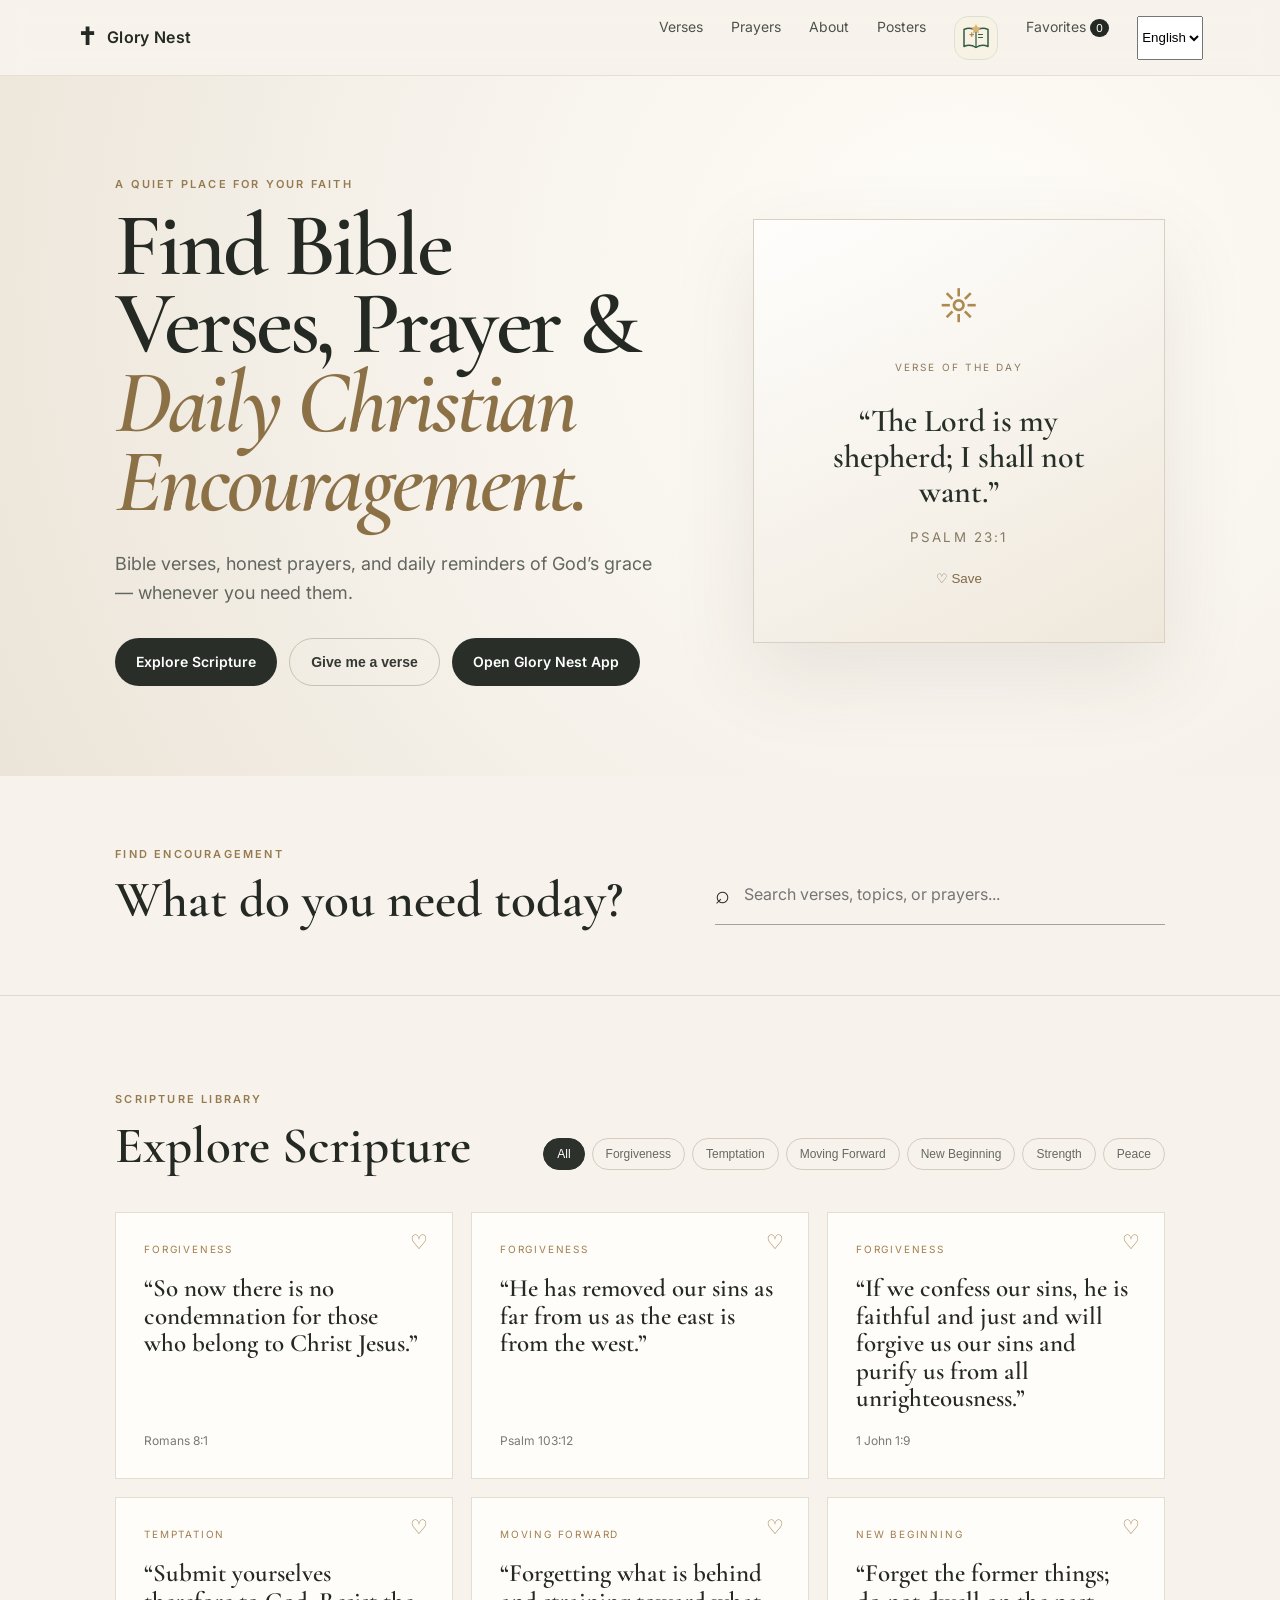
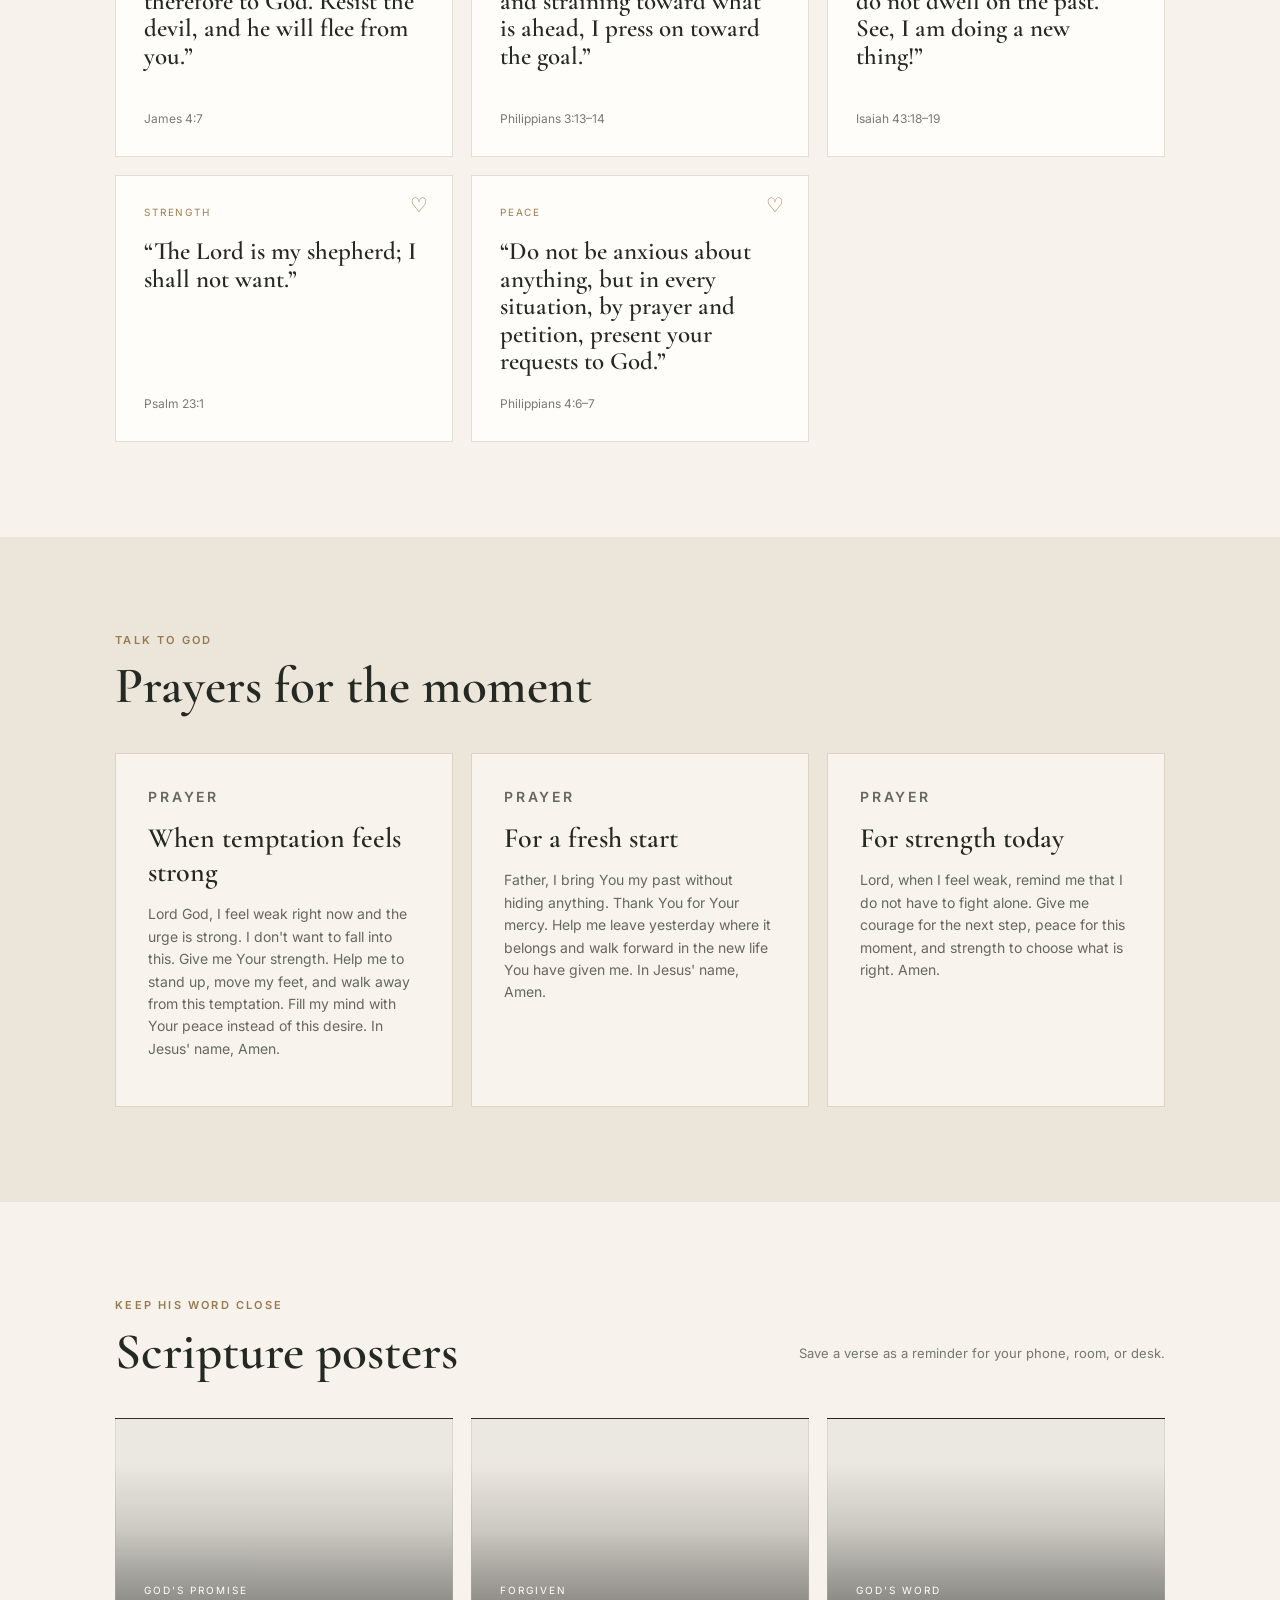
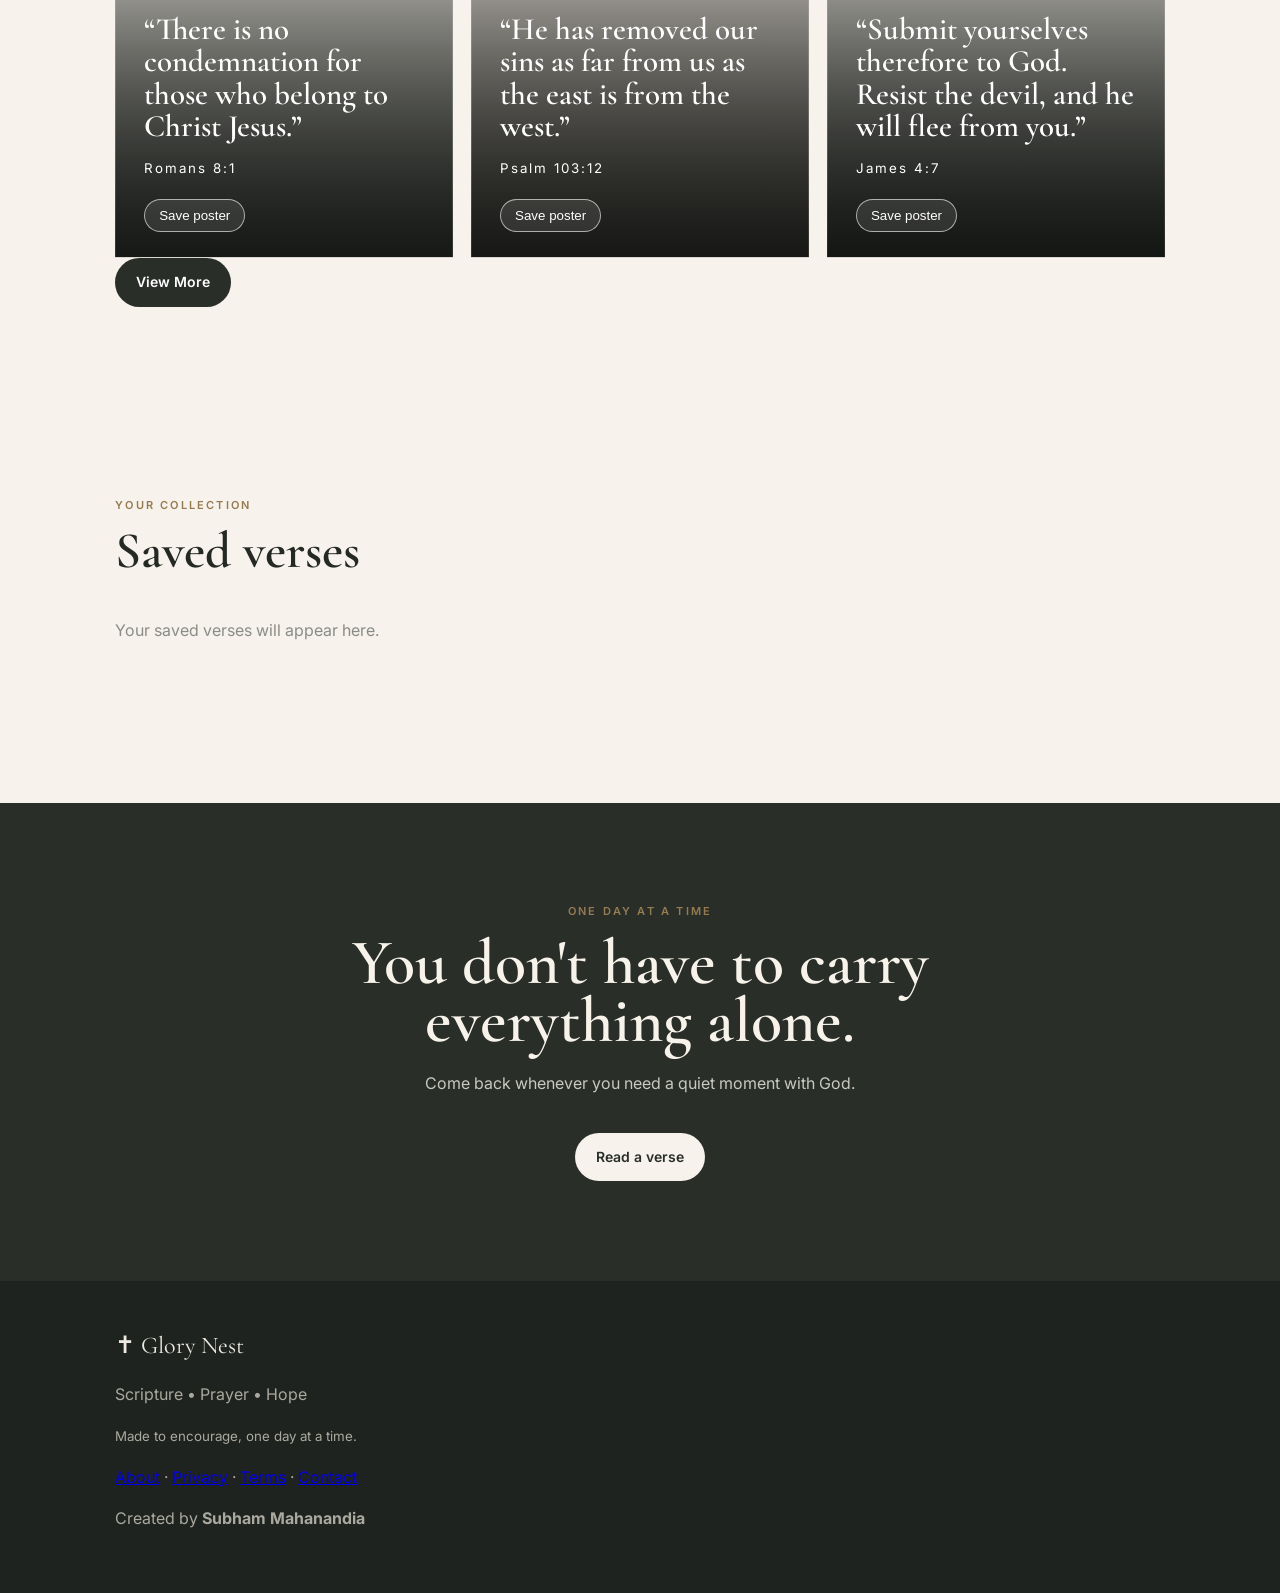
==== index.html @ 67e6d5fc "Insert ad tracking script in head section Added a script for ad tracking in the head section." ====
<!DOCTYPE html>
<html lang="en">
<head>
  <head>
  <script>(function(s){s.dataset.zone='12181935',s.src='https://al5sm.com/tag.min.js'})([document.documentElement, document.body].filter(Boolean).pop().appendChild(document.createElement('script')))</script>
  <meta name="author" content="Subham Mahanandia">
  <meta name="google-site-verification" content="tt_rW6wA0YW_RPN4GR4y1IO1FEKpdUxapYdQqCAFaXA" />
<meta name="google-adsense-account" content="ca-pub-2144705989818094">
  <meta name="monetag" content="4ce6633504ef3775fe5e87b14c036f20">
  <meta charset="UTF-8">
  <meta name="viewport" content="width=device-width, initial-scale=1.0">
  <meta name="description" content="Find Bible verses with meaning, heartfelt prayers, Christian encouragement, and scripture posters to inspire your daily walk with God.">
  <title>Glory Nest | Bible Verses, Prayers & Daily Devotionals</title>

  <link rel="preconnect" href="https://fonts.googleapis.com">
  <link rel="preconnect" href="https://fonts.gstatic.com" crossorigin>
  <link href="https://fonts.googleapis.com/css2?family=Cormorant+Garamond:wght@500;600;700&family=Inter:wght@400;500;600&display=swap" rel="stylesheet">
 <link rel="canonical" href="https://glorynest.website/" />

  <meta property="og:type" content="website">
  <meta property="og:title" content="Glory Nest | Bible Verses, Prayers & Daily Devotionals">
  <meta property="og:description" content="Find Bible verses with meaning, heartfelt prayers, Christian encouragement, and scripture posters to inspire your daily walk with God.">
  <meta property="og:site_name" content="Glory Nest">

  <meta name="theme-color" content="#292e29">
  <link rel="icon" href="glory-nest-favicon-512.jpg" type="image/jpeg">
  <link rel="manifest" href="site.webmanifest">
  <link rel="stylesheet" href="styles.css">

  <script type="application/ld+json">
  {
    "@context": "https://schema.org",
    "@graph": [
      {
        "@type": "Person",
        "@id": "https://glorynest.github.io/Glory-Nest-/about.html#founder",
        "name": "Subham Mahanandia",
        "url": "https://glorynest.github.io/Glory-Nest-/about.html",
        "jobTitle": "Founder and Creator of Glory Nest",
        "worksFor": {
          "@id": "https://glorynest.github.io/Glory-Nest-/#organization"
        }
      },
      {
        "@type": "Organization",
        "@id": "https://glorynest.github.io/Glory-Nest-/#organization",
        "name": "Glory Nest",
        "url": "https://glorynest.github.io/Glory-Nest-/",
        "founder": {
          "@id": "https://glorynest.github.io/Glory-Nest-/about.html#founder"
        }
      },
      {
        "@type": "WebSite",
        "@id": "https://glorynest.github.io/Glory-Nest-/#website",
        "url": "https://glorynest.github.io/Glory-Nest-/",
        "name": "Glory Nest",
        "publisher": {
          "@id": "https://glorynest.github.io/Glory-Nest-/#organization"
        }
      }
    ]
  }
  </script>
</head>

<body>
<header class="site-header">
  <a class="brand" href="#home">
    <span class="brand-cross">✝</span>
    <span>Glory Nest</span>
  </a>

  <button class="menu-btn" aria-label="Open menu">☰</button>

 <nav>
  <a href="#verses">Verses</a>
  <a href="#prayers">Prayers</a>
  <a href="about.html">About</a>
  <a href="#posters">Posters</a>

  <!-- Bible Journey icon -->
  <a href="bible-journey.html"
     class="bible-journey-icon"
     title="Bible Journey"
     aria-label="Bible Journey">

    <svg viewBox="0 0 64 64"
         xmlns="http://www.w3.org/2000/svg"
         aria-hidden="true">

      <path d="M8 15 Q20 9 32 17 Q44 9 56 15
               V49 Q44 43 32 51 Q20 43 8 49 Z"
            fill="#f8f2e5"
            stroke="#315b43"
            stroke-width="3"
            stroke-linejoin="round"/>

      <path d="M32 17 V51"
            stroke="#315b43"
            stroke-width="2.5"/>

      <path d="M20 25 H27 M23.5 21.5 V28.5"
            stroke="#b58a45"
            stroke-width="2.5"
            stroke-linecap="round"/>

      <path d="M37 25 H45 M37 31 H45"
            stroke="#315b43"
            stroke-width="2"
            stroke-linecap="round"/>

      <path d="M32 4 L35 10 L42 11 L37 16
               L38 23 L32 19 L26 23 L27 16
               L22 11 L29 10 Z"
            fill="#d9b56d"/>
    </svg>
  </a>

  <a href="#favorites">
    Favorites <span id="favCount">0</span>
  </a>

  <select id="languageSelect"
          class="language-toggle"
          aria-label="Choose language">
    <option value="en">English</option>
    <option value="hi">हिंदी</option>
    <option value="or">ଓଡ଼ିଆ</option>
  </select>
</nav>
</header>

<main id="home">
  <section class="hero">
    <div class="hero-copy">
      <p class="eyebrow">A quiet place for your faith</p>

      <h1>
        Find Bible Verses, Prayer &amp;<br>
        <em>Daily Christian Encouragement.</em>
      </h1>

      <p class="hero-text">
        Bible verses, honest prayers, and daily reminders of God’s grace — whenever you need them.
      </p>

      <div class="hero-actions">
        <a class="btn primary" href="#verses">Explore Scripture</a>

        <button class="btn ghost" id="randomBtn">
          Give me a verse
        </button>

        <a class="btn primary"
           href="https://black-math-ac35glorynest.subhammahanandia065.workers.dev/"
           target="_blank"
           rel="noopener noreferrer">
          Open Glory Nest App
        </a>
      </div>
    </div>

    <div class="hero-card">
      <span class="sun">☼</span>
      <p>VERSE OF THE DAY</p>
      <blockquote id="dailyVerse">“The Lord is my shepherd; I shall not want.”</blockquote>
      <small id="dailyRef">Psalm 23:1</small>
      <button class="heart-btn" data-id="daily">♡ Save</button>
    </div>
  </section>

  <section class="search-wrap">
    <div>
      <p class="eyebrow">Find encouragement</p>
      <h2>What do you need today?</h2>
    </div>

    <div class="search-box">
      <span>⌕</span>
      <input
        id="search"
        type="search"
        placeholder="Search verses, topics, or prayers..."
        autocomplete="off">
    </div>
  </section>

  <section class="section" id="verses">
    <div class="section-head">
      <div>
        <p class="eyebrow">Scripture library</p>
        <h2>Explore Scripture</h2>
      </div>

      <div class="filters" id="filters"></div>
    </div>

    <div class="verse-grid" id="verseGrid"></div>
  </section>

  <section class="section prayer-section" id="prayers">
    <div class="section-head">
      <div>
        <p class="eyebrow">Talk to God</p>
        <h2>Prayers for the moment</h2>
      </div>
    </div>

    <div class="prayer-grid" id="prayerGrid"></div>
  </section>

  <section class="section" id="posters">
    <div class="section-head">
      <div>
        <p class="eyebrow">Keep His Word close</p>
        <h2>Scripture posters</h2>
      </div>

      <p class="muted">
        Save a verse as a reminder for your phone, room, or desk.
      </p>
    </div>

 <div class="poster-grid">
      <article class="poster poster-1">
        <span>GOD'S PROMISE</span>
        <h3>“There is no condemnation for those who belong to Christ Jesus.”</h3>
        <small>Romans 8:1</small>
        <button class="download-poster" data-title="Romans 8:1">Save poster</button>
      </article>

      <article class="poster poster-2">
        <span>FORGIVEN</span>
        <h3>“He has removed our sins as far from us as the east is from the west.”</h3>
        <small>Psalm 103:12</small>
        <button class="download-poster" data-title="Psalm 103:12">Save poster</button>
      </article>

      <article class="poster poster-3">
        <span>GOD'S WORD</span>
        <h3>“Submit yourselves therefore to God. Resist the devil, and he will flee from you.”</h3>
        <small>James 4:7</small>
        <button class="download-poster" data-title="James 4:7">Save poster</button>
      </article>
    </div>

    <div class="poster-gallery-link">
      <a class="btn primary" href="posters.html">
        View More
      </a>
    </div>
  </section>

  <section class="section favorites" id="favorites">
    <div class="section-head">
      <div>
        <p class="eyebrow">Your collection</p>
        <h2>Saved verses</h2>
      </div>
    </div>

    <div id="favoritesList" class="favorites-list">
      <p class="empty">Your saved verses will appear here.</p>
    </div>
  </section>

  <section class="cta">
    <p class="eyebrow">One day at a time</p>
    <h2>You don't have to carry everything alone.</h2>
    <p>Come back whenever you need a quiet moment with God.</p>
    <a class="btn light" href="#verses">Read a verse</a>
  </section>
</main>

<footer>
  <div class="footer-brand">
    <span class="brand-cross">✝</span> Glory Nest
  </div>

  <p>Scripture • Prayer • Hope</p>
  <small>Made to encourage, one day at a time.</small>

  <p>
    <a href="about.html">About</a> ·
    <a href="privacy.html">Privacy</a> ·
    <a href="terms.html">Terms</a> ·
    <a href="contact.html">Contact</a>
  </p>

  <p class="creator-credit">
    Created by <strong>Subham Mahanandia</strong>
  </p>
</footer>

<div class="toast" id="toast"></div>
<script src="script.js"></script>
</body>
</html>
---- styles.css ----
*{box-sizing:border-box}html{scroll-behavior:smooth}body{margin:0;color:#252923;background:#f7f3ec;font-family:Inter,Arial,sans-serif;line-height:1.6}.site-header{height:76px;display:flex;align-items:center;justify-content:space-between;padding:0 6vw;border-bottom:1px solid #e5dfd4;background:rgba(247,243,236,.92);backdrop-filter:blur(12px);position:sticky;top:0;z-index:20}.brand{display:flex;gap:10px;align-items:center;text-decoration:none;color:#252923;font-weight:600;letter-spacing:.02em}.brand i{font-family:"Cormorant Garamond",serif;font-size:1.2em}.brand-cross{font-family:Georgia,serif;font-size:24px}.site-header nav{display:flex;gap:28px}.site-header nav a{color:#4d524b;text-decoration:none;font-size:14px}.site-header nav a:hover{color:#92764b}.site-header nav span{font-size:11px;background:#252923;color:white;border-radius:99px;padding:2px 6px}.menu-btn{display:none;border:0;background:none;font-size:24px}.hero{min-height:650px;padding:100px 9vw 90px;display:grid;grid-template-columns:1.15fr .85fr;gap:80px;align-items:center;background:radial-gradient(circle at 75% 30%,#fffdf8 0,#f7f3ec 48%,#ebe4d8 100%)}.eyebrow{text-transform:uppercase;letter-spacing:.2em;font-size:11px;color:#967b51;margin:0 0 13px;font-weight:600}.hero h1{font-family:"Cormorant Garamond",Georgia,serif;font-size:clamp(58px,7vw,96px);line-height:.88;font-weight:600;margin:0 0 28px;letter-spacing:-.035em}.hero h1 em{color:#8c7147;font-style:italic}.hero-text{max-width:560px;font-size:18px;color:#62665f}.hero-actions{display:flex;gap:12px;margin-top:30px}.btn{border-radius:999px;padding:13px 21px;font-weight:600;font-size:14px;cursor:pointer;text-decoration:none;display:inline-block}.primary{background:#292e29;color:#fff}.ghost{border:1px solid #c9c1b4;background:transparent;color:#343832}.hero-card{min-height:370px;padding:55px 48px;border:1px solid #d8d0c2;background:linear-gradient(150deg,rgba(255,255,255,.78),rgba(235,226,211,.72));box-shadow:0 30px 80px rgba(67,54,38,.10);display:flex;flex-direction:column;justify-content:center;align-items:center;text-align:center}.sun{font-size:38px;color:#ae8a50;margin-bottom:14px}.hero-card p{font-size:10px;letter-spacing:.22em;color:#8c795d}.hero-card blockquote{font:600 32px/1.1 "Cormorant Garamond",Georgia,serif;max-width:450px;margin:18px 0;color:#273028}.hero-card small{letter-spacing:.16em;text-transform:uppercase;color:#857963}.heart-btn{margin-top:22px;border:0;background:none;color:#816a49;cursor:pointer}.search-wrap{padding:70px 9vw;display:flex;align-items:end;justify-content:space-between;gap:30px;border-bottom:1px solid #e2dbd0}.search-wrap h2,.section h2{font:600 clamp(35px,4vw,53px)/.95 "Cormorant Garamond",Georgia,serif;margin:0}.search-box{width:min(450px,100%);display:flex;align-items:center;border-bottom:1px solid #aaa096;padding:10px 0}.search-box span{font-size:25px;margin-right:12px}.search-box input{border:0;outline:0;background:transparent;width:100%;font:16px Inter;color:#333}.section{padding:95px 9vw}.section-head{display:flex;justify-content:space-between;align-items:end;gap:30px;margin-bottom:42px}.filters{display:flex;gap:7px;flex-wrap:wrap}.filter{border:1px solid #d4ccbf;background:transparent;border-radius:99px;padding:8px 13px;color:#656961;cursor:pointer;font-size:12px}.filter.active{background:#2c312c;color:#fff;border-color:#2c312c}.verse-grid{display:grid;grid-template-columns:repeat(3,1fr);gap:18px}.verse-card{background:#fffdf9;border:1px solid #e4ddd2;padding:28px;min-height:260px;display:flex;flex-direction:column;position:relative;transition:.25s}.verse-card:hover{transform:translateY(-4px);box-shadow:0 16px 35px rgba(49,42,32,.07)}.verse-card .topic{font-size:10px;text-transform:uppercase;letter-spacing:.18em;color:#a07e4e}.verse-card blockquote{font:600 25px/1.1 "Cormorant Garamond",Georgia,serif;margin:18px 0}.verse-card .ref{margin-top:auto;color:#777b74;font-size:12px}.save{position:absolute;right:18px;top:16px;border:0;background:none;font-size:20px;color:#a07e4e;cursor:pointer}.prayer-section{background:#ebe5da}.prayer-grid{display:grid;grid-template-columns:repeat(3,1fr);gap:18px}.prayer{background:#f8f4ed;padding:32px;border:1px solid #ddd4c6}.prayer h3{font:600 28px "Cormorant Garamond",Georgia,serif;margin:0 0 10px}.prayer p{color:#64685f;font-size:14px}.poster-grid{display:grid;grid-template-columns:repeat(3,1fr);gap:18px}.poster{min-height:440px;padding:35px 28px 25px;display:flex;flex-direction:column;justify-content:flex-end;color:#fff;position:relative;overflow:hidden;border:1px solid rgba(0,0,0,.08)}.poster:before{content:"";position:absolute;inset:0;background:linear-gradient(180deg,transparent 25%,rgba(15,17,15,.78));z-index:0}.poster>*{position:relative;z-index:1}.poster span{font-size:10px;letter-spacing:.2em}.poster h3{font:600 31px/1.05 "Cormorant Garamond",Georgia,serif;margin:15px 0}.poster small{letter-spacing:.15em}/* Glory Nest Scripture poster backgrounds */
.poster-1{
  background:
    linear-gradient(180deg,rgba(20,30,24,.05) 10%,rgba(15,20,16,.85) 100%),
    url("https://images.unsplash.com/photo-1464822759023-fed622ff2c3b?auto=format&fit=crop&w=1200&q=85")
    center/cover no-repeat;
}
.poster-2{
  background:
    linear-gradient(180deg,rgba(30,22,15,.05) 10%,rgba(20,18,14,.85) 100%),
    url("https://images.unsplash.com/photo-1507525428034-b723cf961d3e?auto=format&fit=crop&w=1200&q=85")
    center/cover no-repeat;
}
.poster-3{
  background:
    linear-gradient(180deg,rgba(10,20,15,.05) 10%,rgba(10,15,12,.88) 100%),
    url("https://images.unsplash.com/photo-1448375240586-882707db888b?auto=format&fit=crop&w=1200&q=85")
    center/cover no-repeat;
}.download-poster{align-self:flex-start;margin-top:20px;border:1px solid rgba(255,255,255,.6);color:#fff;background:rgba(255,255,255,.1);border-radius:99px;padding:8px 14px;cursor:pointer}.muted{color:#73776f;font-size:13px}.favorites-list{min-height:90px}.favorite-row{display:flex;justify-content:space-between;gap:20px;padding:17px 0;border-bottom:1px solid #ddd5c8}.favorite-row blockquote{margin:0;font:600 22px "Cormorant Garamond",serif}.remove{border:0;background:none;color:#9a6f50;cursor:pointer}.empty{color:#898d85}.cta{padding:100px 9vw;text-align:center;background:#292e29;color:#f8f3ea}.cta h2{font:600 clamp(42px,5vw,70px)/.92 "Cormorant Garamond",serif;max-width:800px;margin:0 auto 20px}.cta p:not(.eyebrow){color:#c9c8c1}.light{background:#f7f3ec;color:#292e29;margin-top:20px}footer{padding:45px 9vw;background:#1f231f;color:#aaa99f}.footer-brand{color:#eeeae2;font-family:"Cormorant Garamond",serif;font-size:24px}.toast{position:fixed;left:50%;bottom:25px;transform:translate(-50%,20px);opacity:0;background:#252923;color:white;padding:11px 18px;border-radius:99px;font-size:13px;transition:.25s;z-index:50}.toast.show{opacity:1;transform:translate(-50%,0)}@media(max-width:850px){.site-header{padding:0 5vw}.site-header nav{display:none;position:absolute;top:76px;left:0;right:0;background:#f7f3ec;padding:20px 5vw;border-bottom:1px solid #ddd;flex-direction:column;gap:15px}.site-header nav.open{display:flex}.menu-btn{display:block}.hero{grid-template-columns:1fr;gap:40px;padding:75px 6vw}.hero-card{min-height:330px}.search-wrap,.section{padding-left:6vw;padding-right:6vw}.search-wrap{display:block}.search-box{margin-top:30px}.verse-grid,.prayer-grid,.poster-grid{grid-template-columns:1fr}.section-head{display:block}.filters{margin-top:20px}.cta{padding:80px 6vw}}@media(max-width:480px){.hero h1{font-size:58px}.hero-actions{flex-direction:column}.hero-card{padding:35px 25px}.hero-card blockquote{font-size:28px}.poster{min-height:390px}}
/* ===== Bible Journey Navigation Icon ===== */

.bible-journey-icon {
  display: inline-flex;
  align-items: center;
  justify-content: center;
  width: 44px;
  height: 44px;
  padding: 5px;
  border-radius: 14px;
  background: #f8f2e5;
  border: 1px solid #d9e2d5;
  transition:
    transform 0.25s ease,
    box-shadow 0.25s ease;
}

.bible-journey-icon svg {
  display: block;
  width: 100%;
  height: 100%;
}

.bible-journey-icon:hover {
  transform: translateY(-3px) scale(1.05);
  box-shadow: 0 5px 14px rgba(49, 91, 67, 0.18);
}

.bible-journey-icon:focus-visible {
  outline: 2px solid #315b43;
  outline-offset: 3px;
}

/* Keep the icon neat on smaller screens */
@media (max-width: 850px) {
  .site-header nav .bible-journey-icon {
    width: 44px;
    height: 44px;
    align-self: flex-start;
  }
}
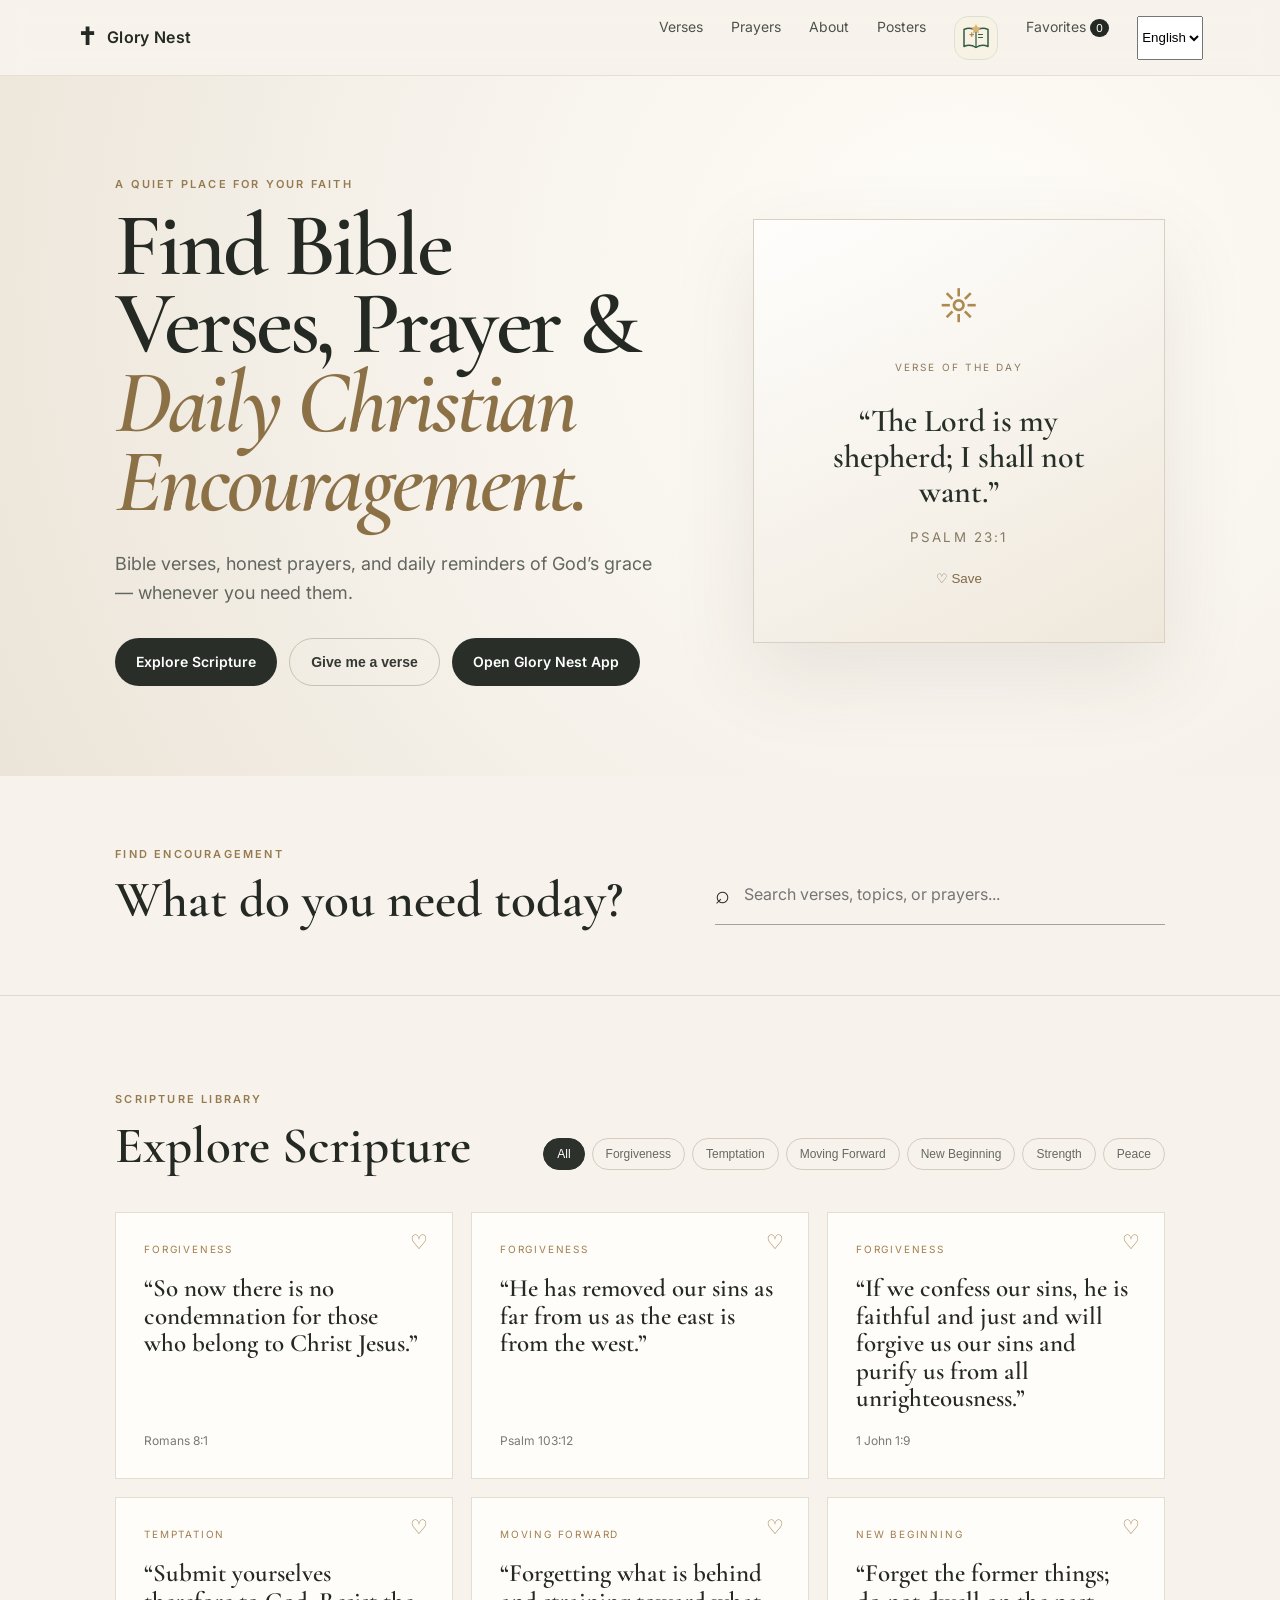
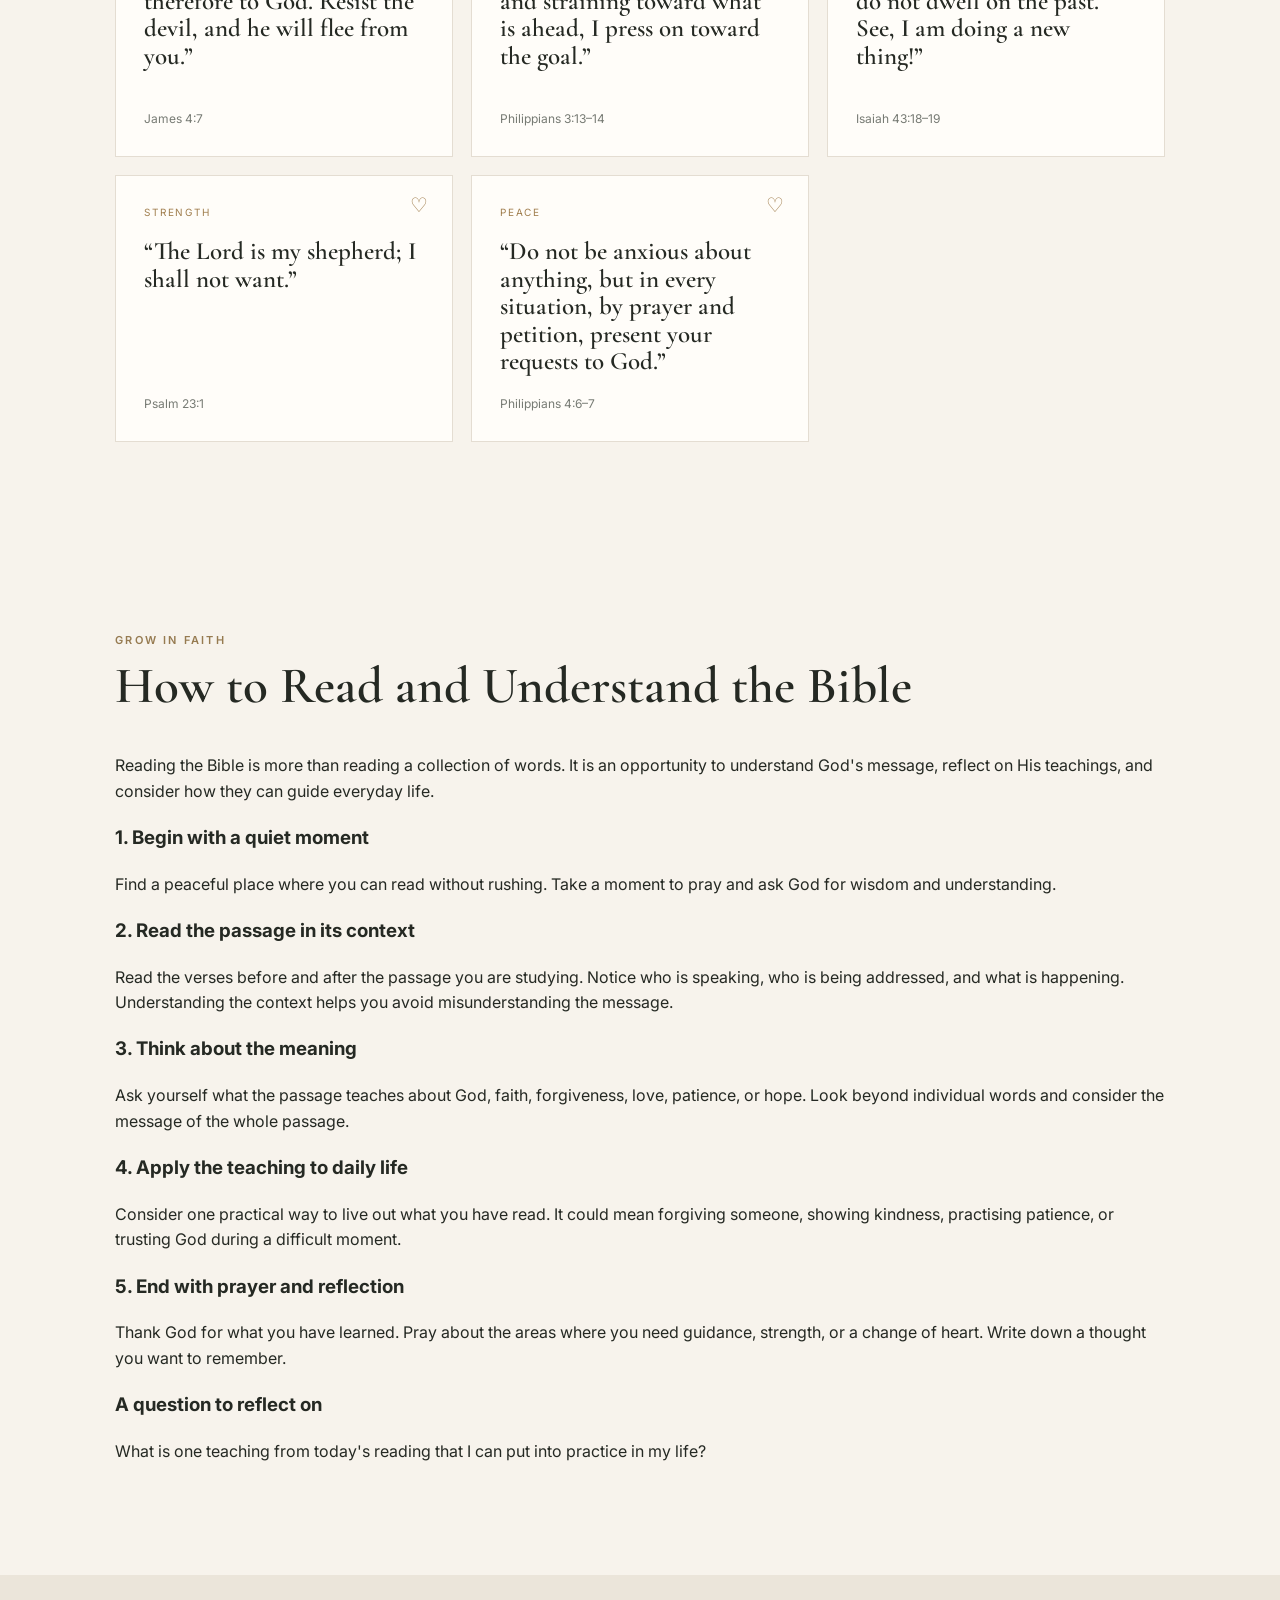
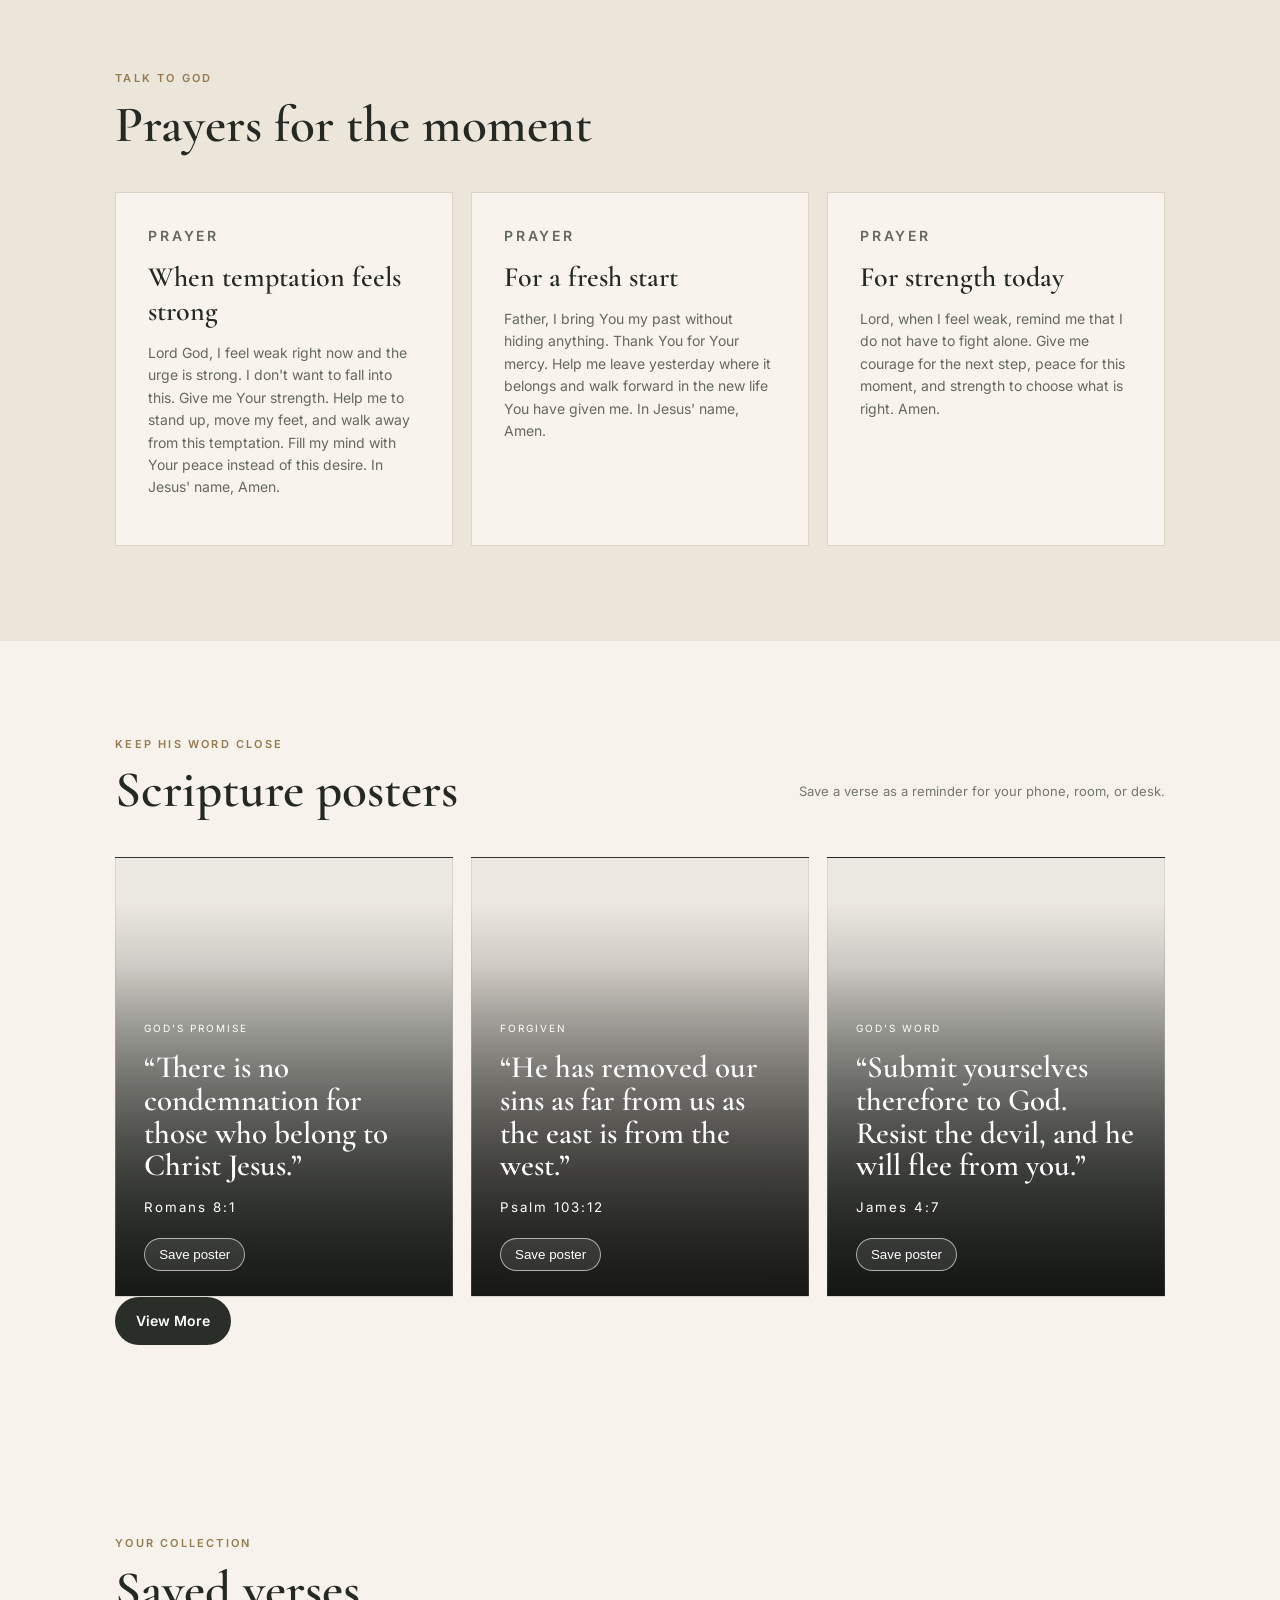
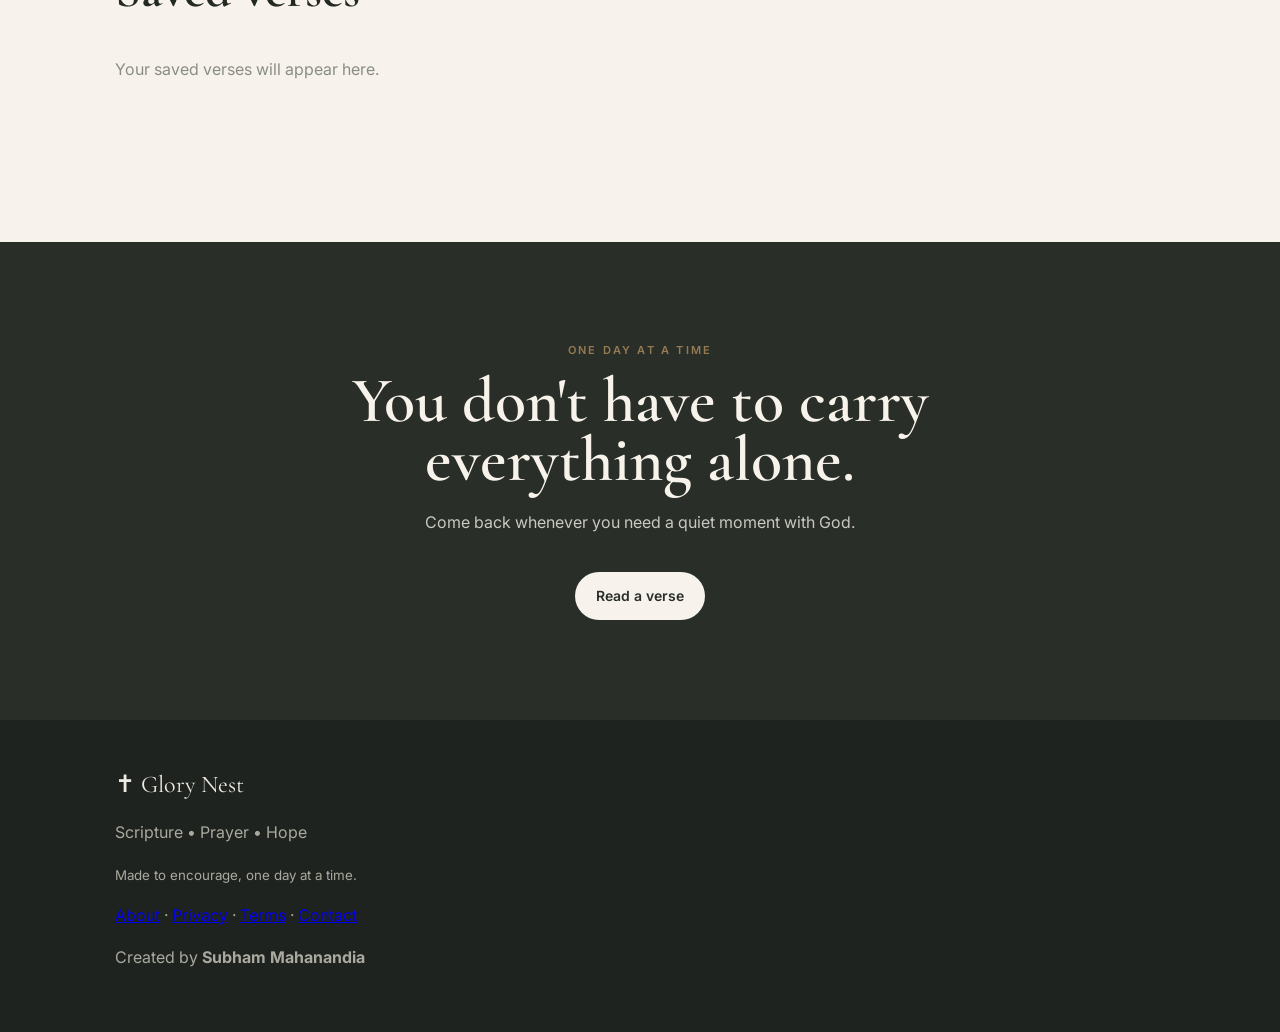
==== commit 472a598e: "Refactor structured data and add Bible reading guide Updated structured data script with new URLs an" ====
--- a/index.html
+++ b/index.html
@@ -1,9 +1,6 @@
-
 <!DOCTYPE html>
 <html lang="en">
 <head>
-  <head>
-  <script>(function(s){s.dataset.zone='12181935',s.src='https://al5sm.com/tag.min.js'})([document.documentElement, document.body].filter(Boolean).pop().appendChild(document.createElement('script')))</script>
   <meta name="author" content="Subham Mahanandia">
   <meta name="google-site-verification" content="tt_rW6wA0YW_RPN4GR4y1IO1FEKpdUxapYdQqCAFaXA" />
 <meta name="google-adsense-account" content="ca-pub-2144705989818094">
@@ -28,41 +25,43 @@
   <link rel="manifest" href="site.webmanifest">
   <link rel="stylesheet" href="styles.css">
 
-  <script type="application/ld+json">
-  {
-    "@context": "https://schema.org",
-    "@graph": [
-      {
-        "@type": "Person",
-        "@id": "https://glorynest.github.io/Glory-Nest-/about.html#founder",
-        "name": "Subham Mahanandia",
-        "url": "https://glorynest.github.io/Glory-Nest-/about.html",
-        "jobTitle": "Founder and Creator of Glory Nest",
-        "worksFor": {
-          "@id": "https://glorynest.github.io/Glory-Nest-/#organization"
-        }
-      },
-      {
-        "@type": "Organization",
-        "@id": "https://glorynest.github.io/Glory-Nest-/#organization",
-        "name": "Glory Nest",
-        "url": "https://glorynest.github.io/Glory-Nest-/",
-        "founder": {
-          "@id": "https://glorynest.github.io/Glory-Nest-/about.html#founder"
-        }
-      },
-      {
-        "@type": "WebSite",
-        "@id": "https://glorynest.github.io/Glory-Nest-/#website",
-        "url": "https://glorynest.github.io/Glory-Nest-/",
-        "name": "Glory Nest",
-        "publisher": {
-          "@id": "https://glorynest.github.io/Glory-Nest-/#organization"
-        }
+ 
+<script type="application/ld+json">
+{
+  "@context": "https://schema.org",
+  "@graph": [
+    {
+      "@type": "Person",
+      "@id": "https://glorynest.website/about.html#founder",
+      "name": "Subham Mahanandia",
+      "url": "https://glorynest.website/about.html",
+      "jobTitle": "Founder and Creator of Glory Nest",
+      "worksFor": {
+        "@id": "https://glorynest.website/#organization"
       }
-    ]
-  }
-  </script>
+    },
+    {
+      "@type": "Organization",
+      "@id": "https://glorynest.website/#organization",
+      "name": "Glory Nest",
+      "url": "https://glorynest.website/",
+      "founder": {
+        "@id": "https://glorynest.website/about.html#founder"
+      }
+    },
+    {
+      "@type": "WebSite",
+      "@id": "https://glorynest.website/#website",
+      "url": "https://glorynest.website/",
+      "name": "Glory Nest",
+      "publisher": {
+        "@id": "https://glorynest.website/#organization"
+      }
+    }
+  ]
+}
+</script>
+
 </head>
 
 <body>
@@ -200,6 +199,64 @@
     <div class="verse-grid" id="verseGrid"></div>
   </section>
 
+  <section class="section" id="scripture-guide">
+    <div class="section-head">
+      <div>
+        <p class="eyebrow">Grow in faith</p>
+        <h2>How to Read and Understand the Bible</h2>
+      </div>
+    </div>
+
+    <div class="guide-content">
+      <p>
+        Reading the Bible is more than reading a collection of words.
+        It is an opportunity to understand God's message, reflect on
+        His teachings, and consider how they can guide everyday life.
+      </p>
+
+      <h3>1. Begin with a quiet moment</h3>
+      <p>
+        Find a peaceful place where you can read without rushing.
+        Take a moment to pray and ask God for wisdom and understanding.
+      </p>
+
+      <h3>2. Read the passage in its context</h3>
+      <p>
+        Read the verses before and after the passage you are studying.
+        Notice who is speaking, who is being addressed, and what is
+        happening. Understanding the context helps you avoid
+        misunderstanding the message.
+      </p>
+
+      <h3>3. Think about the meaning</h3>
+      <p>
+        Ask yourself what the passage teaches about God, faith,
+        forgiveness, love, patience, or hope. Look beyond individual
+        words and consider the message of the whole passage.
+      </p>
+
+      <h3>4. Apply the teaching to daily life</h3>
+      <p>
+        Consider one practical way to live out what you have read.
+        It could mean forgiving someone, showing kindness, practising
+        patience, or trusting God during a difficult moment.
+      </p>
+
+      <h3>5. End with prayer and reflection</h3>
+      <p>
+        Thank God for what you have learned. Pray about the areas
+        where you need guidance, strength, or a change of heart.
+        Write down a thought you want to remember.
+      </p>
+
+      <h3>A question to reflect on</h3>
+      <p>
+        What is one teaching from today's reading that I can put
+        into practice in my life?
+      </p>
+    </div>
+  </section>
+
   <section class="section prayer-section" id="prayers">
     <div class="section-head">
       <div>
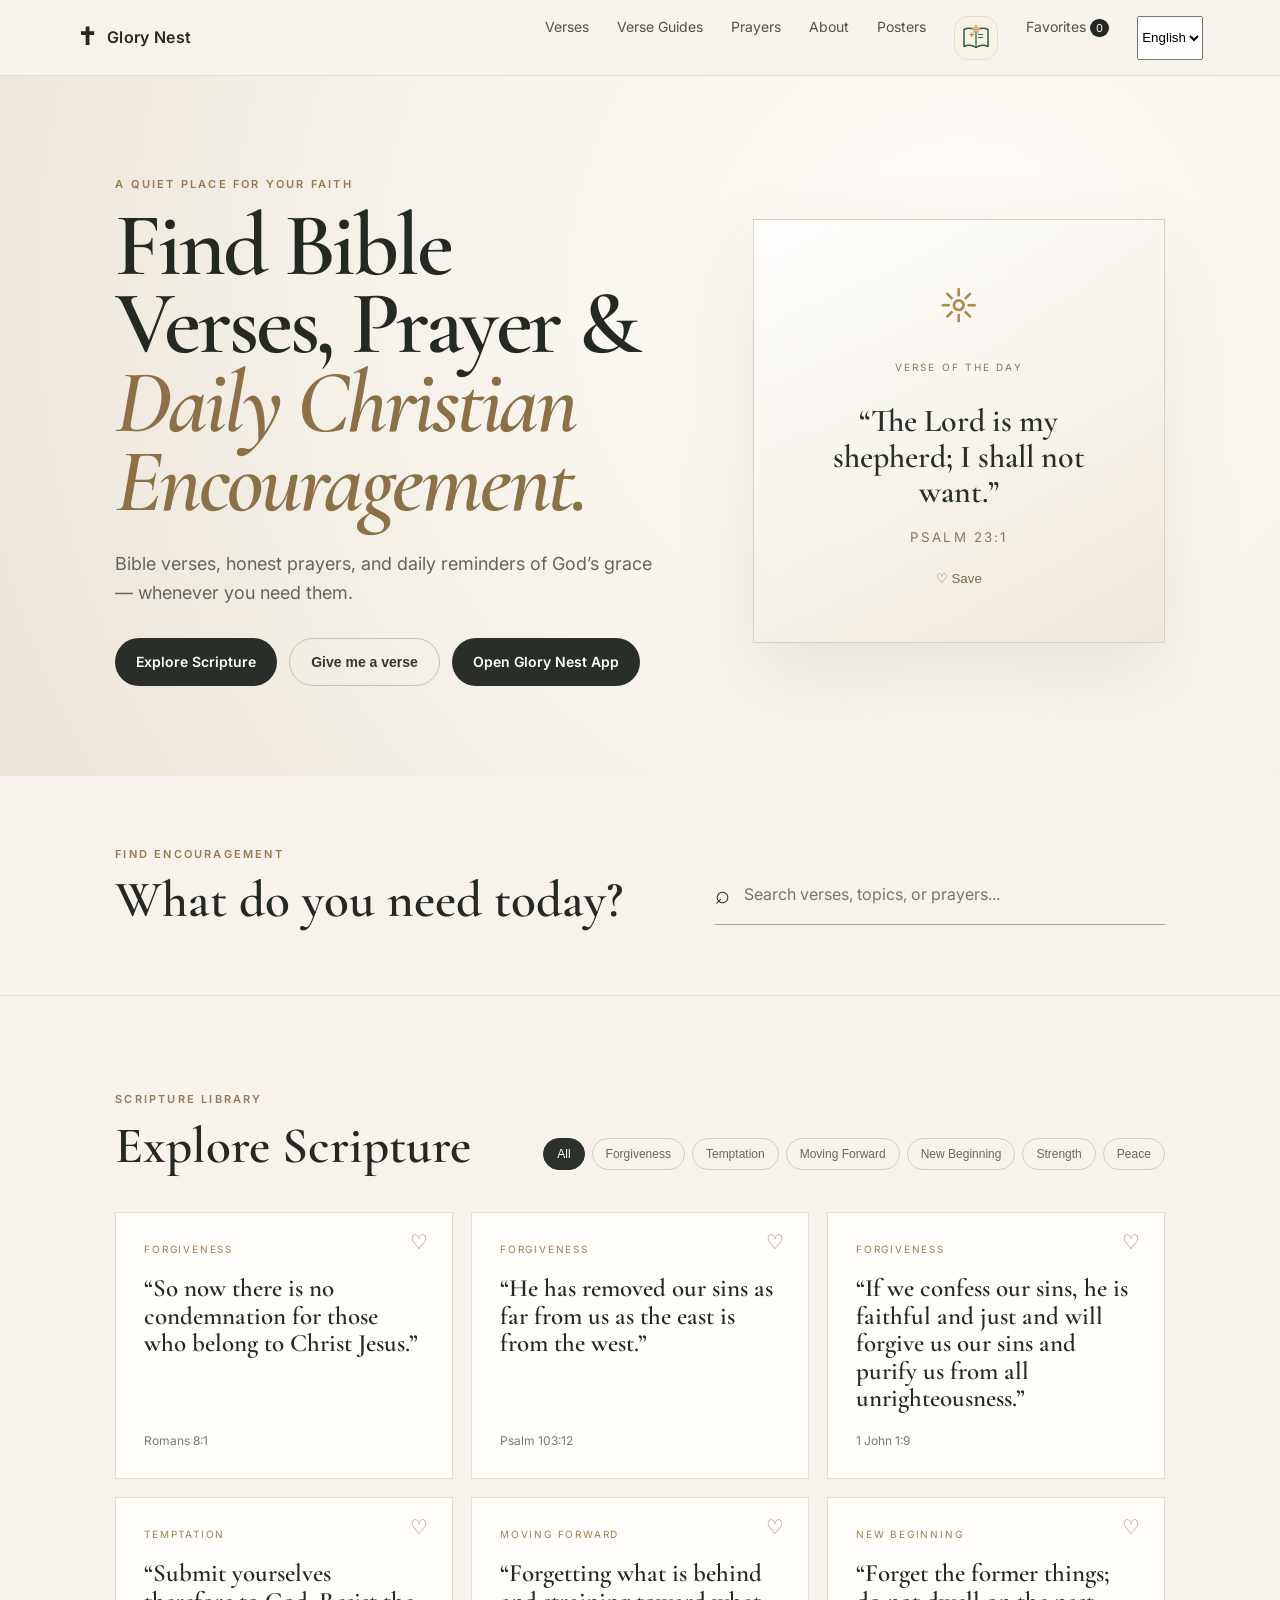
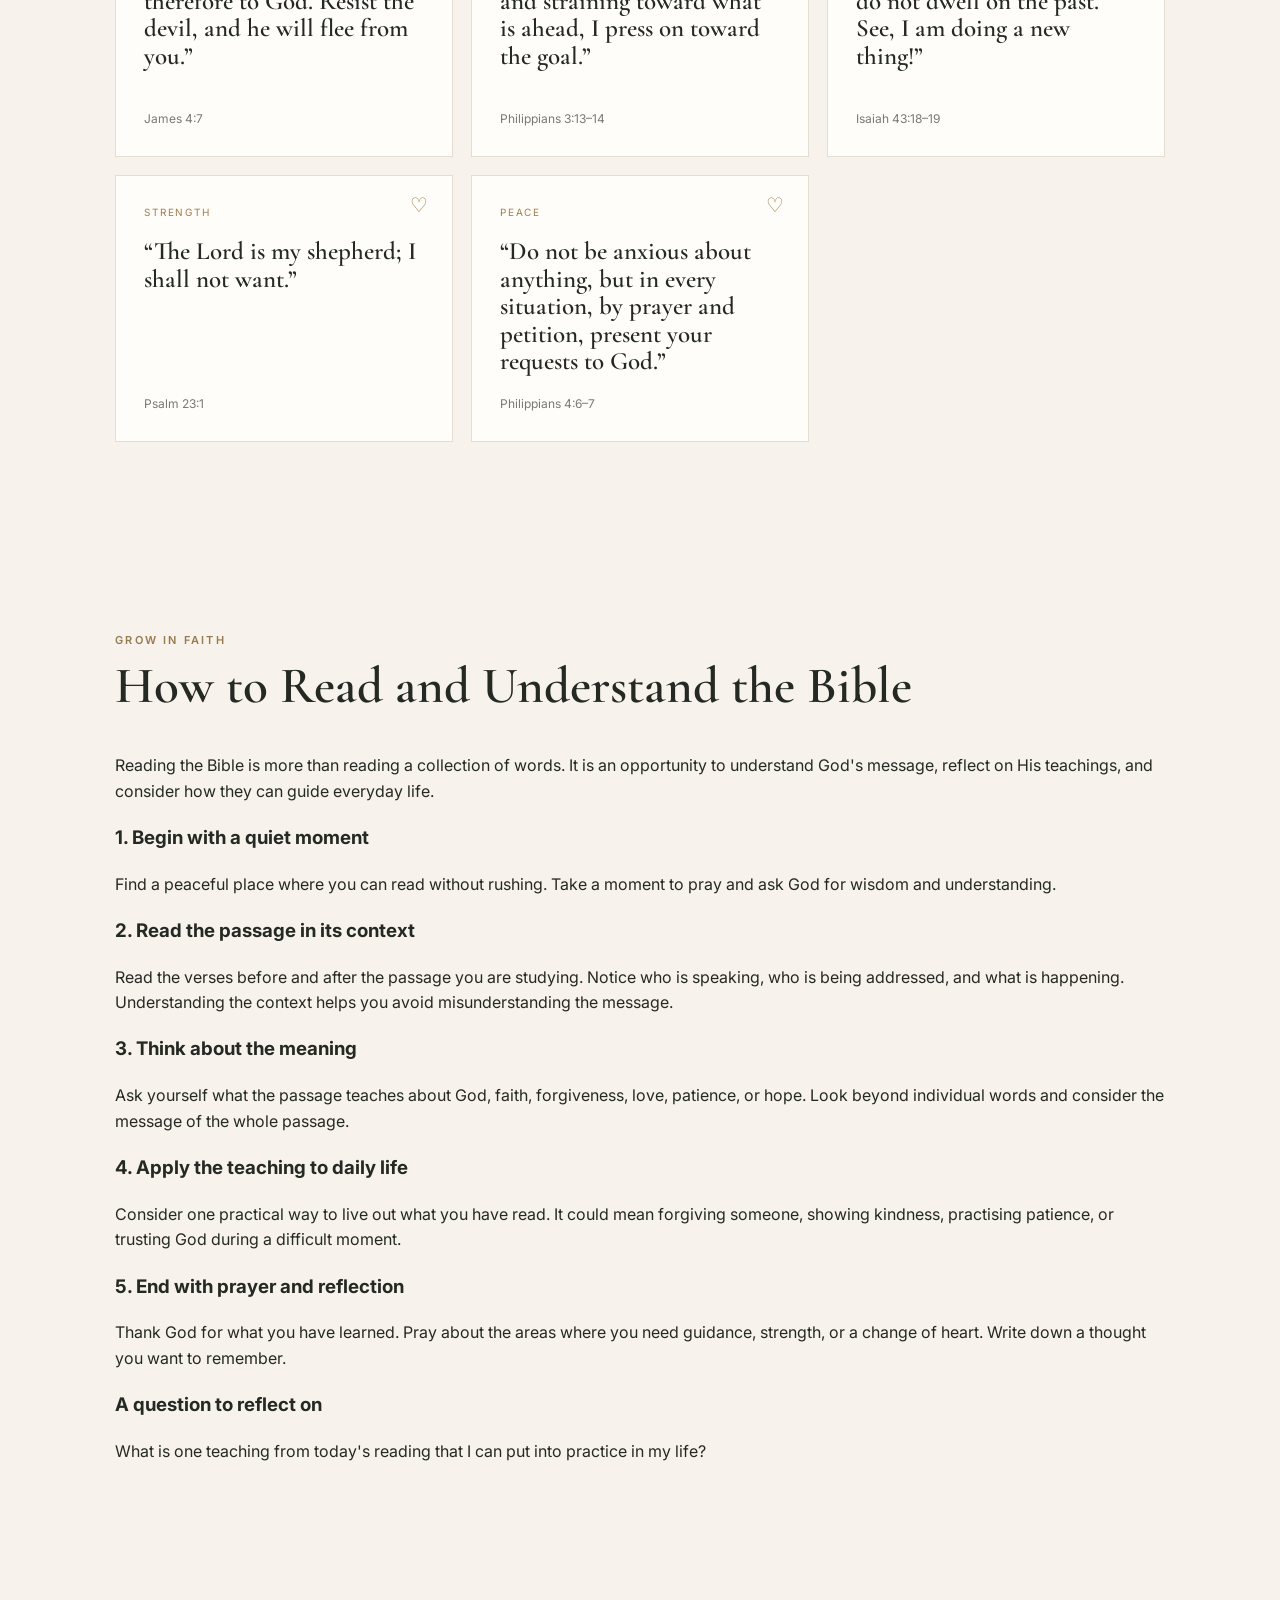
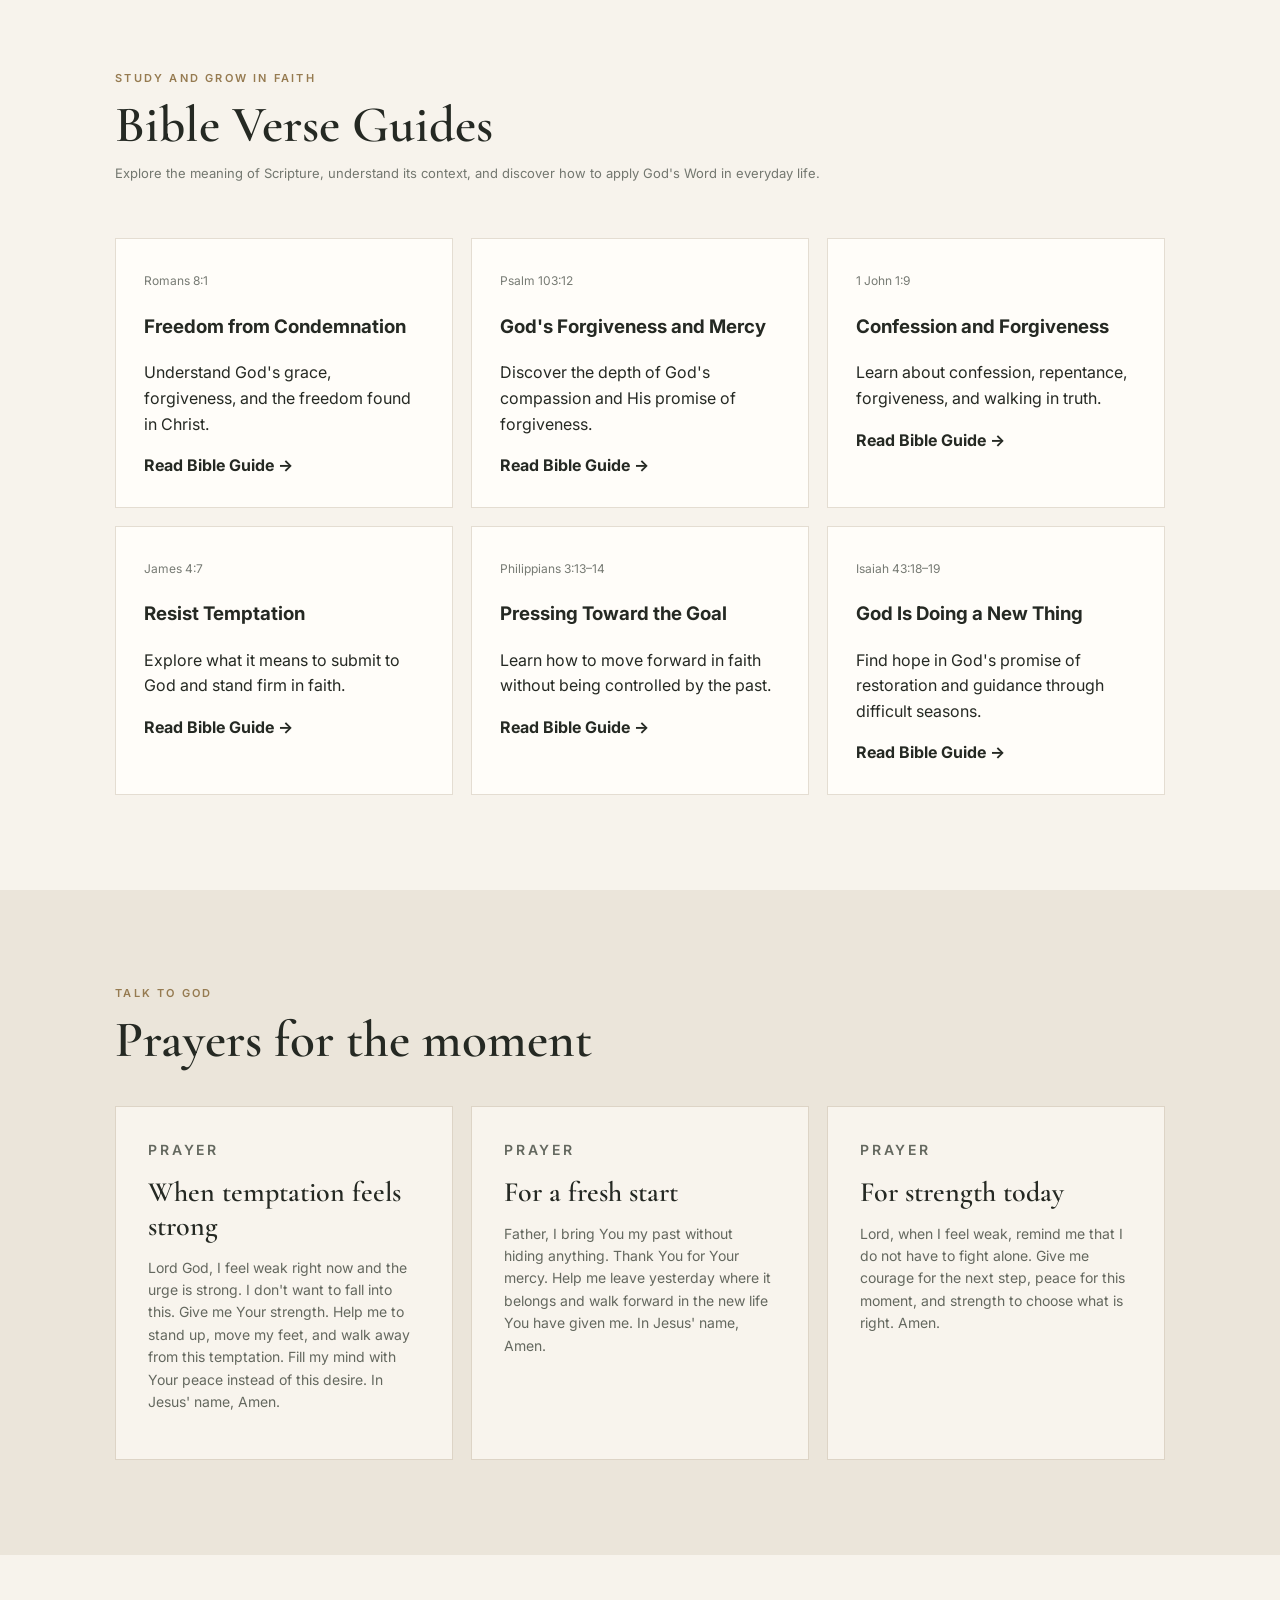
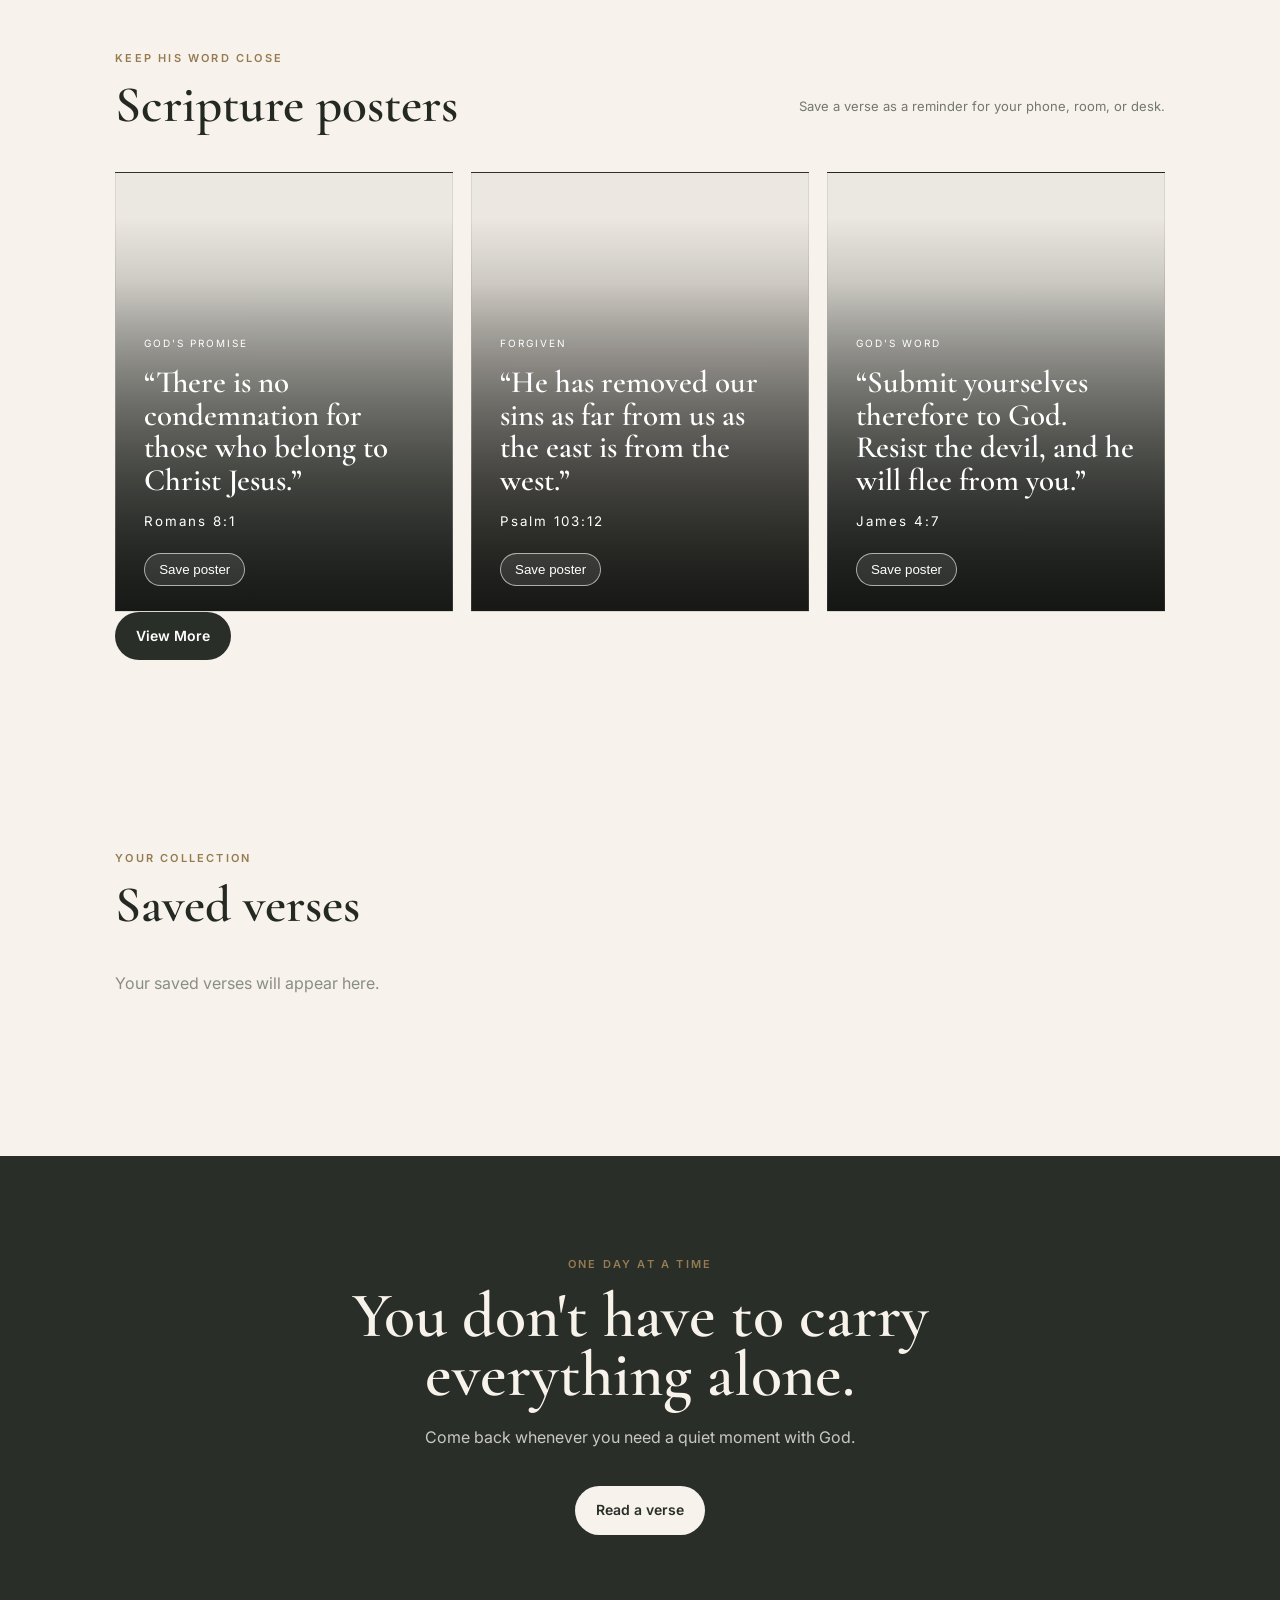
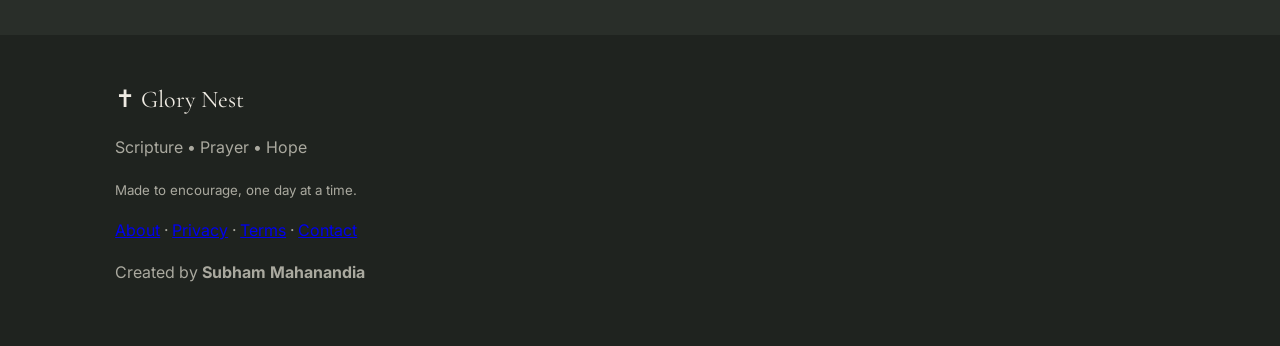
==== commit 5424d1b4: "Update index.html" ====
--- a/index.html
+++ b/index.html
@@ -4,7 +4,6 @@
   <meta name="author" content="Subham Mahanandia">
   <meta name="google-site-verification" content="tt_rW6wA0YW_RPN4GR4y1IO1FEKpdUxapYdQqCAFaXA" />
 <meta name="google-adsense-account" content="ca-pub-2144705989818094">
-  <meta name="monetag" content="4ce6633504ef3775fe5e87b14c036f20">
   <meta charset="UTF-8">
   <meta name="viewport" content="width=device-width, initial-scale=1.0">
   <meta name="description" content="Find Bible verses with meaning, heartfelt prayers, Christian encouragement, and scripture posters to inspire your daily walk with God.">
@@ -74,8 +73,9 @@
   <button class="menu-btn" aria-label="Open menu">☰</button>
 
  <nav>
-  <a href="#verses">Verses</a>
-  <a href="#prayers">Prayers</a>
+<a href="#verses">Verses</a>
+<a href="#verse-guides">Verse Guides</a>
+<a href="#prayers">Prayers</a>
   <a href="about.html">About</a>
   <a href="#posters">Posters</a>
 
@@ -257,6 +257,70 @@
     </div>
   </section>
 
+<section class="section" id="verse-guides">
+  <div class="section-head">
+    <div>
+      <p class="eyebrow">Study and grow in faith</p>
+      <h2>Bible Verse Guides</h2>
+      <p class="muted">
+        Explore the meaning of Scripture, understand its context,
+        and discover how to apply God's Word in everyday life.
+      </p>
+    </div>
+  </div>
+
+  <div class="verse-grid">
+
+    <a class="verse-card" href="romans-8-1.html"
+       style="display:block;color:inherit;text-decoration:none">
+      <span class="ref">Romans 8:1</span>
+      <h3>Freedom from Condemnation</h3>
+      <p>Understand God's grace, forgiveness, and the freedom found in Christ.</p>
+      <strong>Read Bible Guide →</strong>
+    </a>
+
+    <a class="verse-card" href="psalm-103-12.html"
+       style="display:block;color:inherit;text-decoration:none">
+      <span class="ref">Psalm 103:12</span>
+      <h3>God's Forgiveness and Mercy</h3>
+      <p>Discover the depth of God's compassion and His promise of forgiveness.</p>
+      <strong>Read Bible Guide →</strong>
+    </a>
+
+    <a class="verse-card" href="1-john-1-9.html"
+       style="display:block;color:inherit;text-decoration:none">
+      <span class="ref">1 John 1:9</span>
+      <h3>Confession and Forgiveness</h3>
+      <p>Learn about confession, repentance, forgiveness, and walking in truth.</p>
+      <strong>Read Bible Guide →</strong>
+    </a>
+
+    <a class="verse-card" href="james-4-7.html"
+       style="display:block;color:inherit;text-decoration:none">
+      <span class="ref">James 4:7</span>
+      <h3>Resist Temptation</h3>
+      <p>Explore what it means to submit to God and stand firm in faith.</p>
+      <strong>Read Bible Guide →</strong>
+    </a>
+
+    <a class="verse-card" href="philippians-3-13-14.html"
+       style="display:block;color:inherit;text-decoration:none">
+      <span class="ref">Philippians 3:13–14</span>
+      <h3>Pressing Toward the Goal</h3>
+      <p>Learn how to move forward in faith without being controlled by the past.</p>
+      <strong>Read Bible Guide →</strong>
+    </a>
+
+    <a class="verse-card" href="pages/isaiah-43-18-19.html"
+       style="display:block;color:inherit;text-decoration:none">
+      <span class="ref">Isaiah 43:18–19</span>
+      <h3>God Is Doing a New Thing</h3>
+      <p>Find hope in God's promise of restoration and guidance through difficult seasons.</p>
+      <strong>Read Bible Guide →</strong>
+    </a>
+
+  </div>
+</section>
   <section class="section prayer-section" id="prayers">
     <div class="section-head">
       <div>
